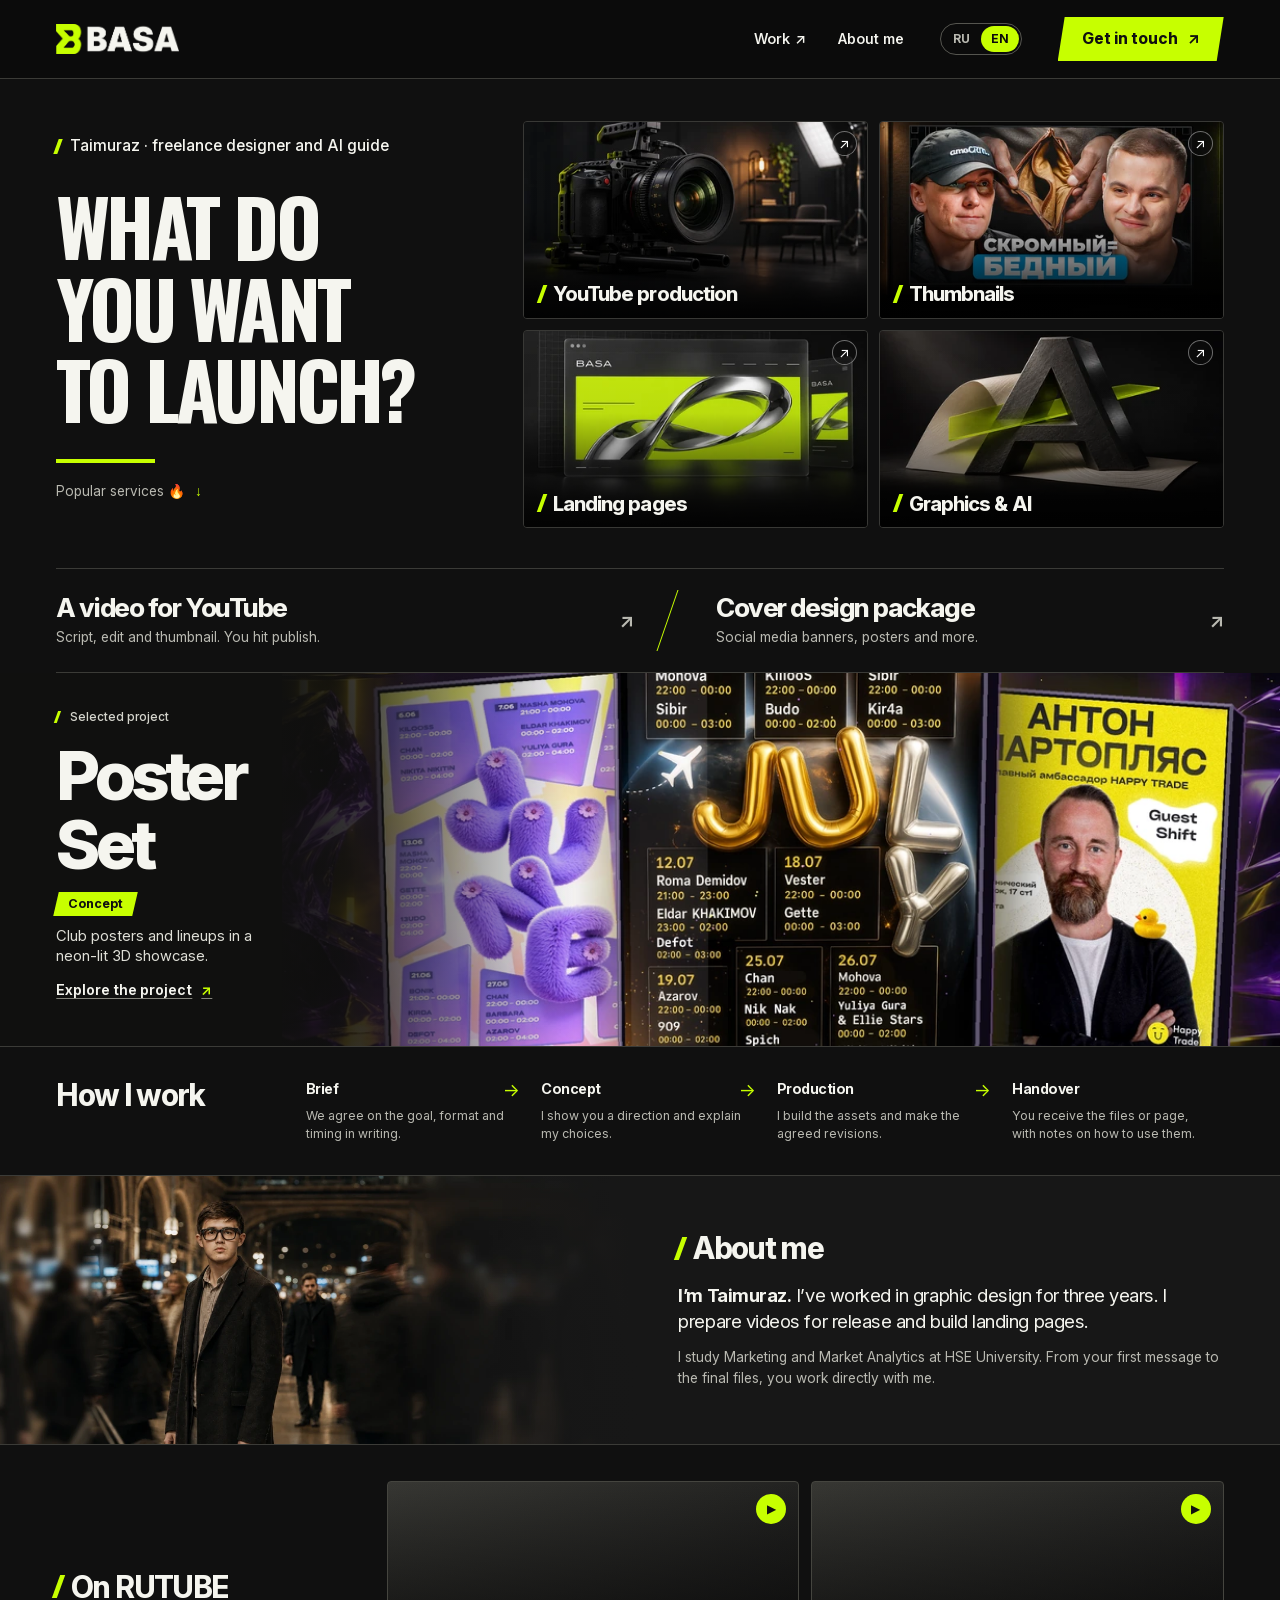
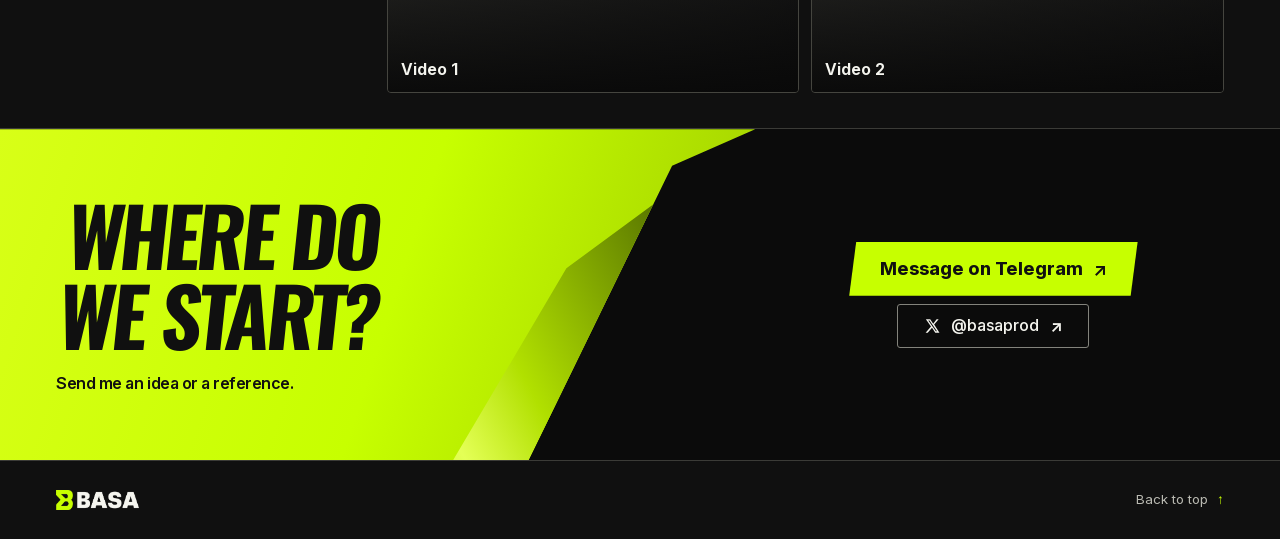
==== en.html @ 89ed1bd2 "Add files via upload" ====
<!doctype html>
<html lang="en" data-feed-mode="static">
<head>
<meta charset="utf-8"><meta name="viewport" content="width=device-width, initial-scale=1">
<meta name="theme-color" content="#101010"><meta name="color-scheme" content="dark">
<title>BASA — YouTube production, thumbnails, landing pages and visual design</title><meta name="description" content="I’m Taimuraz, a freelance designer and AI guide. I produce YouTube videos and create thumbnails, landing pages and graphics. Let’s talk on Telegram.">
<meta property="og:type" content="website"><meta property="og:site_name" content="BASA"><meta property="og:title" content="BASA — YouTube production, thumbnails, landing pages and visual design"><meta property="og:description" content="I’m Taimuraz, a freelance designer and AI guide. I produce YouTube videos and create thumbnails, landing pages and graphics. Let’s talk on Telegram.">
<link rel="alternate" hreflang="ru" href="index.html"><link rel="alternate" hreflang="en" href="en.html"><link rel="alternate" hreflang="x-default" href="index.html">
<link rel="icon" type="image/png" href="assets/brand/favicon.png"><link rel="apple-touch-icon" href="assets/brand/touch-icon.png">
<link rel="stylesheet" href="assets/type.css">
<link rel="stylesheet" href="assets/site.css">
<script defer src="settings.js"></script><script defer src="assets/feed-model.js"></script><script defer src="assets/videos.js"></script><script defer src="assets/site.js"></script>
</head>
<body id="top">
<a class="skip" href="#main">Skip to content</a>
<header class="mast"><div class="wrap mast-inner">
<a class="brand" aria-label="BASA — back to the top" href="#top"><img src="assets/brand/logo.png" alt="BASA" width="542" height="129"></a>
<nav class="desktop-nav" aria-label="Navigation"><a href="https://www.behance.net/basa69" target="_blank" rel="noopener noreferrer" data-work data-external-label="Work"><span>Work</span><span class="work-arrow" hidden aria-hidden="true"> ↗</span></a>
    <a href="#about">About me</a></nav>
<nav class="languages" aria-label="Site language"><a lang="ru" hreflang="ru" href="index.html" data-language="ru" aria-label="Русский">RU</a><a lang="en" hreflang="en" href="en.html" data-language="en" aria-label="English" aria-current="page">EN</a></nav>
<a class="button lime mast-cta" href="https://t.me/basa69" target="_blank" rel="noopener" data-contact="header">Get in touch <span class="arr" aria-hidden="true">↗</span></a>
<details class="mobile-menu"><summary aria-label="Menu"><span aria-hidden="true"></span></summary><nav aria-label="Navigation"><a href="https://www.behance.net/taimurazbasa" target="_blank" rel="noopener noreferrer" data-work data-external-label="Work"><span>Work</span><span class="work-arrow" hidden aria-hidden="true"> ↗</span></a>
    <a href="#about">About me</a></nav></details>
</div></header>
<main id="main">
<section class="hero wrap" aria-labelledby="hero-title"><div class="hero-copy">
<p class="eyebrow"><span class="kicker"><i aria-hidden="true"></i>Taimuraz · freelance designer and AI guide</span></p>
<h1 id="hero-title"><span>WHAT DO</span><span>YOU WANT</span><span>TO LAUNCH?</span></h1><div class="hero-line" aria-hidden="true"></div>
<a class="choose" href="#services">Popular services 🔥<span aria-hidden="true">↓</span></a>
</div><div class="service-grid" id="services" role="group" aria-label="What I can help with"><a class="service service-youtube" href="https://t.me/basa69?text=Hi%20Taimuraz%21%20I%20would%20like%20to%20discuss%20YouTube%20production." data-dialog="youtube" aria-haspopup="dialog">
      <img src="assets/media/youtube.webp" srcset="assets/media/youtube-sm.webp 420w, assets/media/youtube.webp 760w" sizes="(max-width: 760px) 46vw, (min-width: 1560px) 425px, 28vw" width="760" height="504" alt="" loading="eager" decoding="sync"><span class="service-shade"></span><span class="tile-arrow" aria-hidden="true">↗</span>
      <h2><i class="slash" aria-hidden="true"></i><span>YouTube production</span></h2></a><a class="service service-thumbnails" href="https://t.me/basa69?text=Hi%20Taimuraz%21%20I%20need%20a%20thumbnail%20for%20a%20video." data-dialog="thumbnails" aria-haspopup="dialog">
      <img src="assets/media/thumbnails.webp" srcset="assets/media/thumbnails-sm.webp 420w, assets/media/thumbnails.webp 760w" sizes="(max-width: 760px) 46vw, (min-width: 1560px) 425px, 28vw" width="760" height="504" alt="" loading="eager" decoding="sync"><span class="service-shade"></span><span class="tile-arrow" aria-hidden="true">↗</span>
      <h2><i class="slash" aria-hidden="true"></i><span>Thumbnails</span></h2></a><a class="service service-landing" href="https://t.me/basa69?text=Hi%20Taimuraz%21%20I%20would%20like%20to%20discuss%20a%20landing%20page." data-dialog="landing" aria-haspopup="dialog">
      <img src="assets/media/landing.webp" srcset="assets/media/landing-sm.webp 420w, assets/media/landing.webp 760w" sizes="(max-width: 760px) 46vw, (min-width: 1560px) 425px, 28vw" width="760" height="504" alt="" loading="eager" decoding="sync"><span class="service-shade"></span><span class="tile-arrow" aria-hidden="true">↗</span>
      <h2><i class="slash" aria-hidden="true"></i><span>Landing pages</span></h2></a><a class="service service-graphics" href="https://t.me/basa69?text=Hi%20Taimuraz%21%20I%20need%20visual%20design%20for%20a%20project." data-dialog="graphics" aria-haspopup="dialog">
      <img src="assets/media/graphics.webp" srcset="assets/media/graphics-sm.webp 420w, assets/media/graphics.webp 760w" sizes="(max-width: 760px) 46vw, (min-width: 1560px) 425px, 28vw" width="760" height="504" alt="" loading="eager" decoding="sync"><span class="service-shade"></span><span class="tile-arrow" aria-hidden="true">↗</span>
      <h2><i class="slash" aria-hidden="true"></i><span>Graphics &amp; AI</span></h2></a></div></section>
<section class="offers wrap" aria-label="Featured services"><a class="offer" data-dialog="episode" href="https://t.me/basa69?text=Hi%20Taimuraz%21%20I%20need%20help%20preparing%20an%20episode%20for%20my%20channel." aria-haspopup="dialog"><div><h3>A video for YouTube</h3><p>Script, edit and thumbnail. You hit publish.</p></div><span class="arr" aria-hidden="true">↗</span></a><a class="offer" data-dialog="channel" href="https://t.me/basa69?text=Hi%20Taimuraz%21%20I%E2%80%99d%20like%20to%20discuss%20a%20cover%20design%20package%20for%20my%20project." aria-haspopup="dialog"><div><h3>Cover design package</h3><p>Social media banners, posters and more.</p></div><span class="arr" aria-hidden="true">↗</span></a></section>
<section id="work" class="case shell" aria-labelledby="work-title">
<picture class="case-image"><source media="(max-width: 650px)" srcset="assets/media/vulkan-mobile.webp"><img src="assets/media/vulkan.webp" width="1725" height="750" loading="eager" decoding="sync" alt="Club posters and lineups in frames lit in purple and gold."></picture>
<div class="case-content"><p class="section-label"><span class="kicker"><i aria-hidden="true"></i>Selected project</span></p><h2 id="work-title"><span>Poster</span><span>Set</span></h2>
<span class="tag">Concept</span><p class="case-desc">Club posters and lineups in a neon-lit 3D showcase.</p>
<a class="text-link" data-dialog="vulkan" aria-haspopup="dialog" href="#case-notes">Explore the project <span class="arr" aria-hidden="true">↗</span></a></div>
</section>
<section class="wrap nojs-notes" id="case-notes"><h2>A neon-lit poster showcase</h2><p>Poster Set is a display concept for club posters. I gave each poster its own frame and used light and reflections to bring them together in a single 3D scene.</p><dl class="case-facts"><div><dt>Brief</dt><dd>Present posters with different visual styles in one composition.</dd></div><div><dt>Approach</dt><dd>Purple and gold lighting ties the posters together and gives the scene depth.</dd></div><div><dt>Formats</dt><dd>A wide showcase for desktop and a tighter composition for mobile.</dd></div></dl></section>
<section class="process wrap" aria-labelledby="method"><h2 id="method">How I work</h2><ol><li><h3>Brief</h3><p>We agree on the goal, format and timing in writing.</p></li><li><h3>Concept</h3><p>I show you a direction and explain my choices.</p></li><li><h3>Production</h3><p>I build the assets and make the agreed revisions.</p></li><li><h3>Handover</h3><p>You receive the files or page, with notes on how to use them.</p></li></ol></section>
<section id="about" class="about shell" aria-labelledby="about-title"><div class="about-art"><img src="assets/media/about.webp" srcset="assets/media/about-sm.webp 600w, assets/media/about.webp 1080w" sizes="(max-width: 650px) 100vw, (min-width: 1560px) 780px, 50vw" width="1080" height="540" loading="lazy" decoding="sync" alt="Taimuraz standing in a railway station concourse."></div>
<div class="about-text"><h2 id="about-title"><i class="slash" aria-hidden="true"></i>About me</h2><p class="about-lead"><strong>I’m Taimuraz.</strong> I’ve worked in graphic design for three years. I prepare videos for release and build landing pages.</p><p class="about-more">I study Marketing and Market Analytics at HSE University. From your first message to the final files, you work directly with me.</p></div></section>
<section class="video-section wrap" id="videos" aria-labelledby="video-title"><div class="video-heading"><h2 id="video-title"><i class="slash" aria-hidden="true"></i>On RUTUBE</h2>
<a class="text-link channel-link" hidden href="#videos" target="_blank" rel="noopener">Open channel <span class="arr" aria-hidden="true">↗</span></a>
<div class="rail-controls" hidden><button type="button" data-prev aria-label="Previous videos">←</button><button type="button" data-next aria-label="Next videos">→</button></div></div>
<div class="video-stage"><div class="video-fallback"><div class="film-mark" aria-hidden="true"><i></i><i></i><i></i></div><div><p>Want to see my videos?</p>
<a class="text-link" href="https://t.me/basa69?text=Hi%20Taimuraz%21%20Could%20you%20send%20me%20a%20link%20to%20your%20videos%20on%20RUTUBE%3F" target="_blank" rel="noopener" data-contact="videos">Ask for a link <span class="arr" aria-hidden="true">↗</span></a></div></div>
<div class="video-rail" hidden></div></div></section>
<section id="contact" class="contact shell" aria-labelledby="contact-title"><div class="contact-paper"><div class="contact-paper-content">
<h2 id="contact-title"><span>WHERE DO</span><span>WE START?</span></h2><p>Send me an idea or a reference.</p></div><span class="fold" aria-hidden="true"></span></div>
<div class="contact-links"><div class="contact-actions">
<a class="button lime contact-main" data-contact="footer" href="https://t.me/basa69" target="_blank" rel="noopener">Message on Telegram <span class="arr" aria-hidden="true">↗</span></a>
<a class="x-link" href="https://x.com/basaprod" target="_blank" rel="noopener" aria-label="BASA’s profile on X"><svg class="icon x-icon" viewBox="0 0 24 24" fill="currentColor" aria-hidden="true"><path d="M18.9 2H22l-6.8 7.8L23.2 22h-6.3l-4.9-7.3L5.6 22H2.4l8.1-9.3L2.8 2h6.5l4.5 6.7L18.9 2Zm-1.1 18h1.7L8.3 3.9H6.4L17.8 20Z"/></svg> @basaprod <span class="arr" aria-hidden="true">↗</span></a>
</div></div></section>
</main>
<footer class="footer wrap"><a class="brand" href="#top" aria-label="BASA — back to the top"><img src="assets/brand/logo.png" alt="BASA" width="542" height="129" loading="lazy"></a><a class="back-top" href="#top">Back to top <span aria-hidden="true">↑</span></a></footer>
<dialog id="detail-youtube" class="detail-dialog" aria-labelledby="title-youtube"><div class="dialog-inner">
      <button class="close" type="button" data-close aria-label="Close window">×</button>
      <span class="kicker"><i aria-hidden="true"></i>What’s included</span><h2 id="title-youtube">YouTube production</h2><p class="dialog-intro">Bring me in for a full episode or just one stage. You choose who handles publishing.</p><ul class="deliverables"><li>Episode idea, structure and script.</li><li>Editing, thumbnails and channel artwork.</li><li>A package you can publish yourself, or a fully managed channel.</li></ul><p class="dialog-note">Send the brief and your target date. We’ll agree on the scope and price in writing.</p>
      <a class="button lime" href="https://t.me/basa69?text=Hi%20Taimuraz%21%20I%20would%20like%20to%20discuss%20YouTube%20production." target="_blank" rel="noopener" data-contact="youtube">Discuss on Telegram <span class="arr" aria-hidden="true">↗</span></a>
      </div></dialog><dialog id="detail-thumbnails" class="detail-dialog" aria-labelledby="title-thumbnails"><div class="dialog-inner">
      <button class="close" type="button" data-close aria-label="Close window">×</button>
      <span class="kicker"><i aria-hidden="true"></i>What’s included</span><h2 id="title-thumbnails">Thumbnails</h2><p class="dialog-intro">I design each thumbnail around one idea so the subject of the video reads at a small size.</p><figure class="thumb-proof"><img src="assets/media/thumbnail-example.webp" width="1200" height="675" loading="lazy" alt="Two guests on either side of an open, empty wallet."><figcaption>YouTube thumbnail “Modest = Poor”.</figcaption></figure><ul class="deliverables"><li>Review the topic, the audience and the other thumbnails on your channel.</li><li>Build the composition, title and visual focus.</li><li>Deliver the finished thumbnail. Additional versions can be scoped separately.</li></ul><p class="dialog-note">Send the brief and your target date. We’ll agree on the scope and price in writing.</p>
      <a class="button lime" href="https://t.me/basa69?text=Hi%20Taimuraz%21%20I%20need%20a%20thumbnail%20for%20a%20video." target="_blank" rel="noopener" data-contact="thumbnails">Discuss on Telegram <span class="arr" aria-hidden="true">↗</span></a>
      </div></dialog><dialog id="detail-landing" class="detail-dialog" aria-labelledby="title-landing"><div class="dialog-inner">
      <button class="close" type="button" data-close aria-label="Close window">×</button>
      <span class="kicker"><i aria-hidden="true"></i>What’s included</span><h2 id="title-landing">Landing pages</h2><p class="dialog-intro">I design and build single-page websites for services, product launches and events.</p><ul class="deliverables"><li>Page structure and a clear path to an enquiry.</li><li>Design and build for phones, tablets and desktops.</li><li>Direct links for enquiries or orders. Accounts, sign-up flows and payment processing are outside the scope.</li></ul><p class="dialog-note">Send the brief and your target date. We’ll agree on the scope and price in writing.</p>
      <a class="button lime" href="https://t.me/basa69?text=Hi%20Taimuraz%21%20I%20would%20like%20to%20discuss%20a%20landing%20page." target="_blank" rel="noopener" data-contact="landing">Discuss on Telegram <span class="arr" aria-hidden="true">↗</span></a>
      </div></dialog><dialog id="detail-graphics" class="detail-dialog" aria-labelledby="title-graphics"><div class="dialog-inner">
      <button class="close" type="button" data-close aria-label="Close window">×</button>
      <span class="kicker"><i aria-hidden="true"></i>What’s included</span><h2 id="title-graphics">Graphics &amp; AI</h2><p class="dialog-intro">I adapt the artwork to its destination, from an event poster to a product listing.</p><ul class="deliverables"><li>Posters, ad creatives, product cards and social graphics.</li><li>AI image generation and hands-on art direction and retouching.</li><li>Final artwork in the sizes and formats we agree on.</li></ul><p class="dialog-note">Send the brief and your target date. We’ll agree on the scope and price in writing.</p>
      <a class="button lime" href="https://t.me/basa69?text=Hi%20Taimuraz%21%20I%20need%20visual%20design%20for%20a%20project." target="_blank" rel="noopener" data-contact="graphics">Discuss on Telegram <span class="arr" aria-hidden="true">↗</span></a>
      </div></dialog><dialog id="detail-episode" class="detail-dialog" aria-labelledby="title-episode"><div class="dialog-inner">
      <button class="close" type="button" data-close aria-label="Close window">×</button>
      <span class="kicker"><i aria-hidden="true"></i>What’s included</span><h2 id="title-episode">An episode for your channel</h2><p class="dialog-intro">Bring me in for the parts you need help with. You retain editorial control and publish the episode on your channel.</p><ul class="deliverables"><li>Send the topic, source material and a reference.</li><li>Choose a script, edit, thumbnail or channel artwork, in any combination.</li><li>Receive the agreed assets ready to publish.</li></ul><p class="dialog-note">Send the brief and your target date. We’ll agree on the scope and price in writing.</p>
      <a class="button lime" href="https://t.me/basa69?text=Hi%20Taimuraz%21%20I%20need%20help%20preparing%20an%20episode%20for%20my%20channel." target="_blank" rel="noopener" data-contact="episode">Discuss on Telegram <span class="arr" aria-hidden="true">↗</span></a>
      </div></dialog><dialog id="detail-channel" class="detail-dialog" aria-labelledby="title-channel"><div class="dialog-inner">
      <button class="close" type="button" data-close aria-label="Close window">×</button>
      <span class="kicker"><i aria-hidden="true"></i>What’s included</span><h2 id="title-channel">Cover design package</h2><p class="dialog-intro">I create artwork tailored to your project. We agree on the style and scope before I start.</p><ul class="deliverables"><li>I review your target audience.</li><li>I develop a distinct visual style for your project.</li><li>We review and approve the final artwork together.</li></ul><p class="dialog-note">Send the brief and your target date. We’ll agree on the scope and price in writing.</p>
      <a class="button lime" href="https://t.me/basa69?text=Hi%20Taimuraz%21%20I%E2%80%99d%20like%20to%20discuss%20a%20cover%20design%20package%20for%20my%20project." target="_blank" rel="noopener" data-contact="channel">Discuss on Telegram <span class="arr" aria-hidden="true">↗</span></a>
      </div></dialog>
<dialog id="detail-vulkan" class="detail-dialog case-dialog" aria-labelledby="case-dialog-title"><div class="dialog-inner">
<button class="close" type="button" data-close aria-label="Close window">×</button>
<span class="kicker"><i aria-hidden="true"></i>Concept</span><h2 id="case-dialog-title">A neon-lit poster showcase</h2><p class="dialog-intro">Poster Set is a display concept for club posters. I gave each poster its own frame and used light and reflections to bring them together in a single 3D scene.</p>
<img src="assets/media/vulkan-mobile.webp" width="960" height="540" loading="lazy" alt="Club posters and lineups in frames lit in purple and gold."><dl class="case-facts"><div><dt>Brief</dt><dd>Present posters with different visual styles in one composition.</dd></div><div><dt>Approach</dt><dd>Purple and gold lighting ties the posters together and gives the scene depth.</dd></div><div><dt>Formats</dt><dd>A wide showcase for desktop and a tighter composition for mobile.</dd></div></dl>
<a class="button lime" data-contact="case" href="https://t.me/basa69?text=Hi%20Taimuraz%21%20I%20liked%20the%20Poster%20Set%20concept%20and%20would%20like%20to%20discuss%20something%20similar." target="_blank" rel="noopener">Discuss a similar project <span class="arr" aria-hidden="true">↗</span></a></div></dialog>
<dialog id="detail-video" class="detail-dialog video-dialog" aria-labelledby="player-title"><div class="dialog-inner">
<button class="close" type="button" data-close aria-label="Close window">×</button><span class="kicker"><i aria-hidden="true"></i>RUTUBE</span><h2 id="player-title">RUTUBE</h2><div class="player-slot"></div><a class="text-link player-source" href="#videos" target="_blank" rel="noopener">Watch on RUTUBE <span class="arr" aria-hidden="true">↗</span></a></div></dialog>
</body></html>
---- assets/type.css ----
/* Self-hosted Inter and Oswald. Licenses in assets/fonts. */
@font-face{font-family:"Basa Inter";src:url("[data-uri]") format("woff");font-style:normal;font-weight:400 800;font-display:swap}
@font-face{font-family:"Basa Oswald";src:url("[data-uri]") format("woff");font-style:normal;font-weight:700;font-display:swap}
---- assets/site.css ----
:root{--bg:#101010;--deep:#0b0b0b;--panel:#191919;--white:#f5f5ef;--muted:#b9b9b1;--acid:#c7ff00;--rule:#3b3b37;--gutter:clamp(18px,4.4vw,74px);--width:1560px;color-scheme:dark;font-family:"Basa Inter",Arial,sans-serif;font-synthesis:none;scroll-padding-top:16px}
*,*::before,*::after{box-sizing:border-box}
body{margin:0;background:var(--bg);color:var(--white);font-size:16px;line-height:1.45;-webkit-font-smoothing:antialiased}
h1,h2,h3,p,ol,ul,dl,dd{margin:0}
a{color:inherit;text-decoration:none}
button,summary{font:inherit;cursor:pointer}
button{color:inherit}
img{display:block;max-width:100%;height:auto}
a,button,summary{-webkit-tap-highlight-color:rgba(199,255,0,.19)}
:focus-visible{outline:2px solid var(--acid);outline-offset:4px}
::selection{background:var(--acid);color:#111}
[hidden]{display:none!important}
.wrap{width:min(100%,var(--width));margin-inline:auto;padding-inline:var(--gutter)}
.shell{width:min(100%,var(--width));margin-inline:auto}
.skip{position:fixed;top:8px;left:14px;transform:translateY(-160%);z-index:30;padding:12px 18px;background:var(--acid);color:var(--deep);font-weight:700}
.skip:focus{transform:none}
.mast{position:relative;background:var(--deep);border-bottom:1px solid var(--rule);z-index:3}
.mast-inner{min-height:78px;display:flex;align-items:center;gap:clamp(17px,2.8vw,52px)}
.brand{display:inline-flex;align-items:center;min-height:44px}
.brand img{width:123px;height:auto}
.mast .brand{margin-right:auto}
.desktop-nav,.mobile-menu nav{display:flex;align-items:center;gap:clamp(17px,2.5vw,45px);font-size:.9rem;font-weight:560}
.desktop-nav a,.mobile-menu nav a{display:inline-flex;align-items:center;min-height:44px}
.work-arrow{margin-left:5px}
.languages{display:flex;border:1px solid #55554f;border-radius:50px;padding:2px;flex:none;position:relative}
.languages a{display:grid;place-items:center;min-width:38px;min-height:26px;padding-inline:5px;font-size:.75rem;line-height:1;font-weight:700;color:var(--muted);border-radius:50px;position:relative}
.languages a::after{position:absolute;inset:-9px 0;content:""}
.languages a[aria-current]{background:var(--acid);color:var(--deep)}
.button{display:inline-flex;align-items:center;justify-content:center;gap:10px;min-height:44px;padding:10px 24px;border:none;position:relative;isolation:isolate;font-size:.97rem;font-weight:750;line-height:1.2;text-align:center}
.lime{color:#101010}
.lime::before{position:absolute;inset:0;z-index:-1;content:"";background:var(--acid);clip-path:polygon(7px 0,100% 0,calc(100% - 7px) 100%,0 100%);transition:background .18s}
.arr,.right-arr{font-family:"Basa Inter",Arial,sans-serif;font-style:normal;font-weight:650;line-height:1;display:inline-block}
.mobile-menu{display:none}
.hero{display:grid;grid-template-columns:minmax(0,.82fr) minmax(0,1.35fr);gap:clamp(24px,3.25vw,54px);padding-top:clamp(27px,3.25vw,55px);padding-bottom:clamp(28px,3.15vw,53px)}
.hero-copy{align-self:center;min-width:0;container-type:inline-size}
.eyebrow,.section-label{font-size:clamp(.76rem,1.2vw,.97rem);font-weight:520}
.kicker,.about-text h2,.video-heading h2{display:inline-flex;align-items:center;gap:10px}
.kicker i,.slash{display:inline-block;width:.29em;height:.98em;background:var(--acid);transform:skewX(-20deg);flex:none}
.hero h1,.case h2,.contact h2,.detail-dialog h2{font-family:"Basa Oswald","Arial Narrow",Impact,sans-serif;font-weight:700}
.hero h1{font-size:clamp(46px,6vw,94px);font-size:clamp(36px,18.3cqw,110px);line-height:1.045;letter-spacing:-.048em;margin:clamp(18px,1.9vw,32px) 0 0}
.hero h1 span,.case h2 span,.contact h2 span{display:block}
.hero-line{width:clamp(66px,7.7vw,118px);height:4px;margin-top:clamp(18px,2.4vw,38px);background:var(--acid)}
.choose{display:inline-flex;align-items:center;gap:10px;min-height:44px;color:var(--muted);font-size:.86rem;margin-top:7px}
.choose span{color:var(--acid)}
.service-grid{display:grid;grid-template-columns:repeat(2,minmax(0,1fr));gap:clamp(8px,.9vw,16px);align-self:center;scroll-margin-top:12px}
.service{position:relative;min-width:0;aspect-ratio:1.74;isolation:isolate;border:1px solid #383835;border-radius:4px;background:#242421}
.service img,.service-shade{position:absolute;inset:0;border-radius:3px;width:100%;height:100%;object-fit:cover}
.service img{z-index:0}
.service-shade{z-index:1;background:linear-gradient(0deg,rgba(0,0,0,.88),rgba(0,0,0,.64) 20%,rgba(0,0,0,.06) 58%,transparent)}
.service h2{position:absolute;z-index:2;bottom:clamp(10px,1vw,18px);left:clamp(11px,1.25vw,21px);right:12px;display:flex;align-items:flex-start;gap:.43em;font-size:clamp(15px,1.58vw,25px);line-height:1.06;letter-spacing:-.045em;font-weight:750}
.service h2 .slash{margin-top:.08em;width:.18em;height:.9em}
.tile-arrow{position:absolute;z-index:2;right:10px;top:9px;width:25px;height:25px;display:grid;place-items:center;border:1px solid #ffffff65;border-radius:50%;background:#10101082;color:white;font-size:.87rem;transition:background .18s,color .18s}
.offers{display:grid;grid-template-columns:1.07fr 1fr;position:relative}
.offers::before,.offers::after{position:absolute;content:"";left:var(--gutter);right:var(--gutter);height:1px;background:var(--rule)}
.offers::before{top:0}.offers::after{bottom:0}
.offer{display:flex;align-items:center;justify-content:space-between;gap:14px;min-width:0;padding:clamp(18px,2vw,34px) clamp(12px,2vw,30px) clamp(18px,2vw,34px) 0;position:relative}
.offer+.offer{padding-left:clamp(25px,4.4vw,74px);padding-right:0}
.offer+.offer::before{position:absolute;content:"";top:21%;bottom:21%;left:7px;width:1px;background:var(--acid);transform:skewX(-19deg)}
.offer h3,.process h2,.about-text h2,.video-heading h2{font-weight:750;line-height:1.08;letter-spacing:-.055em}
.offer h3{font-size:clamp(1.15rem,2.05vw,2.05rem)}
.offer p{font-size:clamp(.83rem,1.08vw,1.05rem);line-height:1.42;color:var(--muted);margin-top:6px}
.offer>.arr{font-size:1.22rem;color:var(--muted)}
.case{position:relative;isolation:isolate;display:flex;align-items:center;min-height:clamp(300px,28vw,460px);overflow:hidden;background:#10100f}
.case-image{position:absolute;inset:0 0 0 22%;z-index:0}
.case-image img{width:100%;height:100%;object-fit:cover;object-position:center 54%}
.case::before{content:"";position:absolute;inset:0;z-index:1;background:linear-gradient(90deg,#10100f 0%,#10100f 17%,rgba(16,16,15,.97) 22%,rgba(16,16,15,.7) 30%,transparent 45%)}
.case-content{position:relative;z-index:2;width:36%;padding:clamp(25px,2.7vw,48px) 10px clamp(25px,2.7vw,48px) var(--gutter)}
.section-label{color:#d4d4cc;font-size:clamp(.72rem,.93vw,.9rem)}
.case h2{font-family:"Basa Inter",Arial,sans-serif;font-weight:800;font-size:clamp(2.85rem,5.3vw,5.15rem);line-height:1.02;letter-spacing:-.07em;margin:14px 0 12px}
.tag{display:inline-block;position:relative;isolation:isolate;padding:3px 12px;color:#101010;font-size:.78rem;font-weight:720}
.tag::before{content:"";position:absolute;inset:0;z-index:-1;background:var(--acid);transform:skewX(-13deg)}
.case-desc{font-size:clamp(.83rem,1.15vw,1.1rem);line-height:1.38;color:#dfdfd7;max-width:24ch;margin:10px 0 1px}
.text-link{display:inline-flex;align-items:center;gap:9px;min-height:44px;font-size:.88rem;font-weight:630;text-decoration:underline;text-underline-offset:.24em;text-decoration-color:#85857d}
.text-link .arr{color:var(--acid)}
.process{display:grid;grid-template-columns:minmax(160px,.72fr) minmax(0,3fr);gap:clamp(18px,2.3vw,34px);padding-block:clamp(24px,2.5vw,42px);border-block:1px solid var(--rule)}
.process h2,.about-text h2,.video-heading h2{font-size:clamp(1.55rem,2.35vw,2.4rem)}
.process ol{list-style:none;display:grid;grid-template-columns:repeat(4,minmax(0,1fr));gap:clamp(14px,1.9vw,32px);padding:0}
.process li{position:relative}
.process li:not(:last-child)::after{position:absolute;top:1px;right:-3px;content:"→";color:var(--acid);font-size:1.12rem;line-height:1.1}
.process h3{font-size:clamp(.9rem,1.11vw,1.05rem);font-weight:680;letter-spacing:-.035em;padding-right:15px}
.process p{margin-top:7px;color:var(--muted);font-size:clamp(.78rem,.97vw,.95rem);line-height:1.45;max-width:25ch}
.about{display:grid;grid-template-columns:1fr 1fr;min-height:clamp(240px,21vw,340px);background:#171717;border-bottom:1px solid var(--rule)}
.about-art{position:relative;min-height:100%;overflow:hidden}
.about-art img{position:absolute;inset:0;width:100%;height:100%;object-fit:cover;object-position:50% 51%}
.about-art::after{content:"";position:absolute;inset:0;background:linear-gradient(90deg,transparent 76%,#171717)}
.about-text{align-self:center;padding:clamp(25px,3.2vw,48px) var(--gutter) clamp(25px,3.2vw,48px) clamp(22px,3vw,50px)}
.about-text h2 .slash,.video-heading h2 .slash{width:.16em;height:.77em}
.about-lead{margin-top:16px;font-size:clamp(1rem,1.45vw,1.38rem);line-height:1.42;letter-spacing:-.025em}
.about-lead strong{font-weight:680}
.about-more{margin-top:12px;color:var(--muted);font-size:clamp(.87rem,1.05vw,1rem);line-height:1.5}
.video-section{display:grid;grid-template-columns:minmax(170px,.82fr) minmax(0,2.35fr);align-items:center;gap:clamp(18px,3vw,50px);padding-block:clamp(26px,2.8vw,44px)}
.video-heading{display:flex;align-items:flex-start;flex-direction:column}
.video-heading .text-link{margin-top:4px}
.video-stage{min-width:0}
.video-fallback{display:flex;align-items:center;gap:clamp(20px,3.5vw,60px);min-height:120px;padding:18px clamp(20px,3vw,46px);border:1px solid #41413e;border-radius:4px;background:linear-gradient(120deg,#222220,#151515 75%)}
.film-mark{display:flex;gap:5px;align-self:stretch;align-items:center;flex:none}
.film-mark i{display:block;width:clamp(13px,2.15vw,34px);height:clamp(36px,4vw,60px);background:linear-gradient(145deg,#8a8a82,#2c2c2a 70%);transform:skew(-17deg)}
.film-mark i:nth-child(2){background:linear-gradient(145deg,#595953,#242423 70%)}
.film-mark i:nth-child(3){background:linear-gradient(145deg,#393936,#1e1e1d 70%)}
.video-fallback p{font-size:clamp(.98rem,1.24vw,1.2rem);font-weight:630;letter-spacing:-.025em}
.video-rail{display:grid;grid-auto-flow:column;grid-auto-columns:calc((100% - 12px)/2);gap:12px;overflow-x:auto;scroll-snap-type:x mandatory;overscroll-behavior-x:contain;scrollbar-width:thin;scrollbar-color:#626259 #171716;padding:5px 4px 7px;margin:-5px -4px -7px}
.video-card{position:relative;display:flex;align-items:flex-end;min-height:104px;aspect-ratio:1.95;width:100%;padding:13px;border:1px solid #45453f;border-radius:4px;scroll-snap-align:start;isolation:isolate;background:linear-gradient(145deg,#373733,#141414);font-weight:650;line-height:1.16;overflow:hidden}
.video-card img{position:absolute;inset:0;width:100%;height:100%;object-fit:cover;z-index:-2}
.video-card::after{position:absolute;inset:0;z-index:-1;content:"";background:linear-gradient(0deg,#080808e8 0%,#08080871 50%,transparent)}
.video-card .video-play{display:grid;place-items:center;position:absolute;top:12px;right:12px;width:30px;height:30px;border-radius:50%;background:var(--acid);color:#101010;font-size:.75rem}
.video-card .video-title{max-width:100%;overflow-wrap:anywhere}
.rail-controls{display:flex;gap:6px}
.rail-controls button,.close{border:1px solid #54544f;background:var(--panel);display:grid;place-items:center}
.rail-controls button{min-height:44px;min-width:44px;border-radius:50%;font-size:1.2rem}
.rail-controls button:disabled{color:#81817b;opacity:.6;cursor:default}
.contact{position:relative;background:var(--deep);display:grid;grid-template-columns:1.18fr .82fr;border-block:1px solid var(--rule);min-height:clamp(285px,26vw,410px);overflow:hidden;isolation:isolate}
.contact-paper{color:#101010;background:linear-gradient(108deg,#d8ff17 0%,var(--acid) 52%,#a3d100 95%);clip-path:polygon(0 0,100% 0,89% 11%,70% 100%,0 100%);display:flex;align-items:center;position:relative;isolation:isolate}
.contact-paper-content{padding:clamp(30px,3.6vw,65px) 0 clamp(30px,3.6vw,65px) var(--gutter);z-index:1;width:76%}
.contact h2{font-size:clamp(3.55rem,6.3vw,6.6rem);line-height:.99;letter-spacing:-.047em;transform:skewX(-6deg);transform-origin:left bottom;width:fit-content}
.contact-paper-content p{margin-top:18px;font-size:clamp(.87rem,1.25vw,1.15rem);font-weight:600;letter-spacing:-.03em}
.fold{position:absolute;inset:0;z-index:0;clip-path:polygon(60% 100%,75% 42%,100% 0,89% 14%,70% 100%);background:linear-gradient(62deg,transparent 40%,#e4ff56 50%,#b1e000 61%,#5d7b00 84%,#263400 100%)}
.contact-links{display:flex;align-items:center;justify-content:center;padding:28px var(--gutter) 28px 8px}
.contact-actions{display:grid;justify-items:center;gap:8px}
.contact-main{min-height:54px;font-size:clamp(1.02rem,1.42vw,1.4rem);padding-inline:clamp(20px,2.4vw,40px)}
.telegram-handle,.x-link{display:inline-flex;align-items:center;justify-content:center;gap:11px;min-height:44px}
.telegram-handle{font-size:clamp(1.15rem,1.8vw,1.65rem);font-weight:650;letter-spacing:-.05em}
.icon{width:1.25em;height:1.25em;display:inline-block;flex:none}
.x-link{border:1px solid #83837c;border-radius:3px;padding:7px 22px;min-width:clamp(160px,15vw,220px);font-weight:520}
.x-icon{width:1em;height:1em}
.footer{display:flex;align-items:center;justify-content:space-between;gap:18px;min-height:78px}
.footer .brand img{width:83px}
.back-top{display:inline-flex;align-items:center;gap:9px;min-height:44px;color:var(--muted);font-size:.84rem}
.back-top span{color:var(--acid)}
html.modal-open{overflow:hidden}
.detail-dialog{position:fixed;inset:0;margin:auto;width:min(620px,calc(100vw - 28px));max-height:calc(100vh - 40px);max-height:calc(100dvh - 40px);padding:0;border:1px solid #55554e;border-radius:6px;background:#191918;color:var(--white);overflow:auto;overscroll-behavior:contain}
.detail-dialog::backdrop{background:#050505c9}
.dialog-inner{padding:clamp(24px,4vw,50px);position:relative}
.close{position:absolute;right:13px;top:13px;width:44px;height:44px;border-radius:50%;font-size:1.6rem;line-height:1}
.dialog-inner>.kicker{min-height:30px;padding-right:36px;font-size:.81rem;color:var(--muted)}
.detail-dialog h2{margin:17px 0 13px;font-size:clamp(2.1rem,5.1vw,3.7rem);line-height:1.06;letter-spacing:-.035em;overflow-wrap:break-word}
.dialog-intro{color:#e1e1d8;line-height:1.55}
.deliverables{list-style:none;margin:20px 0 26px;padding:0}
.deliverables li{padding:10px 0 10px 18px;border-top:1px solid var(--rule);position:relative;font-size:.94rem}
.deliverables li::before{position:absolute;top:1.05em;left:1px;content:"";height:.5em;width:3px;transform:skew(-20deg);background:var(--acid)}
.case-dialog,.video-dialog{width:min(760px,calc(100vw - 28px))}
.case-dialog img{margin:20px 0;border:1px solid var(--rule);border-radius:3px}
.case-facts{margin:20px 0}
.case-facts>div{display:grid;grid-template-columns:106px 1fr;gap:14px;border-top:1px solid var(--rule);padding:13px 0}
.case-facts dt{font-weight:700}
.case-facts dd{color:var(--muted);font-size:.94rem}
.player-slot{aspect-ratio:16/9;background:#080808;margin-top:18px}
.player-slot iframe{display:block;width:100%;height:100%;border:0}
.nojs-notes{padding-block:24px}
@media(hover:hover){
  .desktop-nav a:hover,.mobile-menu a:hover,.choose:hover,.text-link:hover,.back-top:hover,.telegram-handle:hover,.x-link:hover,.offer:hover>.arr{color:var(--acid)}
  .lime:hover::before{background:#ddff62}
  .service:hover{border-color:#a7ae74}
  .service:hover .tile-arrow,.video-card:hover .video-play{background:var(--acid);color:#111}
  .offer:hover h3{text-decoration:underline;text-decoration-thickness:1px;text-underline-offset:.16em}
  .rail-controls button:enabled:hover,.close:hover{border-color:var(--acid)}
}
@media(min-width:1561px){.process,.about,.contact{border-inline:1px solid var(--rule)}}
@media(max-width:1000px) and (min-width:761px){
  .hero{grid-template-columns:minmax(0,.88fr) minmax(0,1.25fr)}
  .process{grid-template-columns:145px 1fr}.process ol{column-gap:13px}
  .process li:not(:last-child)::after{right:-6px;font-size:.92rem}
}
@media(max-width:760px){
  :root{--gutter:clamp(17px,4.2vw,32px)}
  .mast-inner{min-height:65px;gap:clamp(9px,2.3vw,18px)}
  .brand img{width:100px}
  .desktop-nav{display:none}
  .mobile-menu{display:block}
  .mobile-menu summary{list-style:none;width:44px;height:44px;display:grid;place-items:center;border:1px solid #4a4a44;border-radius:4px}
  .mobile-menu summary::-webkit-details-marker{display:none}
  .mobile-menu summary span,.mobile-menu summary span::after{display:block;width:17px;height:1.5px;background:var(--white);transition:transform .18s}
  .mobile-menu summary span{transform:translateY(-3px)}
  .mobile-menu summary span::after{content:"";transform:translateY(6px)}
  .mobile-menu[open] summary span{transform:rotate(45deg)}
  .mobile-menu[open] summary span::after{transform:rotate(-90deg)}
  .mobile-menu nav{position:absolute;right:var(--gutter);top:calc(100% - 2px);min-width:180px;display:grid;gap:0;padding:7px 12px;border:1px solid var(--rule);background:#191919;border-radius:3px;box-shadow:0 12px 25px #0008}
  .mobile-menu nav a{padding-inline:6px}
  .mast-cta{font-size:.84rem;padding-inline:15px}
  .languages a{min-width:32px}
  .hero{grid-template-columns:1fr;gap:23px;padding-block:30px 25px}
  .hero-copy{max-width:600px;display:grid;grid-template-columns:minmax(0,1fr) auto;align-items:end}
  .eyebrow,.hero h1{grid-column:1/-1}
  .hero h1{font-size:clamp(52px,13.4vw,92px);line-height:1.025;letter-spacing:-.043em;margin-top:16px}
  .hero-line{align-self:center;margin-top:12px}
  .choose{margin-top:12px;min-height:44px}
  .service-grid{gap:10px}
  .service{aspect-ratio:1.65}
  .service h2{font-size:clamp(15px,3.8vw,23px)}
  .tile-arrow{width:22px;height:22px;font-size:.77rem;right:7px;top:7px}
  .process{grid-template-columns:1fr;gap:18px}
  .process ol{grid-template-columns:repeat(2,minmax(0,1fr));gap:18px 25px}
  .process li:nth-child(2)::after{display:none}
  .process p{font-size:.85rem}
  .about{grid-template-columns:.92fr 1.08fr}
  .about-text{padding:25px var(--gutter) 25px 18px}
  .video-section{grid-template-columns:1fr;gap:16px}
  .video-heading{flex-direction:row;align-items:center;flex-wrap:wrap;gap:4px 15px}
  .video-heading .rail-controls{margin-left:auto}
  .video-heading .text-link{margin-top:0}
  .video-fallback{min-height:98px}
  .contact{min-height:240px}
  .contact h2{font-size:clamp(47px,8.2vw,66px)}
  .contact-paper-content{width:78%}
  .contact-main{font-size:.96rem;min-height:46px;padding:9px 16px}
  .contact-links{padding-left:0}
}
@media(max-width:650px){
  .offers{grid-template-columns:1fr}
  .offer,.offer+.offer{padding:16px 2px}
  .offer+.offer{border-top:1px solid var(--rule)}
  .offer+.offer::before{display:none}
  .case{display:grid;min-height:0;align-items:start}
  .case-content{width:auto;padding:28px var(--gutter) 0}
  .case h2{font-size:clamp(43px,9.7vw,63px);margin-block:11px 8px}
  .case h2 span{display:inline}
  .case h2 span+span::before{content:" "}
  .case-desc{max-width:38ch}
  .case-image{position:static;grid-row:2;display:block;width:100%;height:auto;z-index:auto}
  .case-image img{width:100%;height:auto;aspect-ratio:16/9;object-fit:cover}
  .case::before{display:none}
  .case-content .text-link{margin-bottom:8px}
  .about{grid-template-columns:1fr}
  .about-art{min-height:0;aspect-ratio:2.7}
  .about-art img{object-position:50% 58%}
  .about-art::after{background:linear-gradient(0deg,#171717,transparent 26%)}
  .about-text{padding:10px var(--gutter) 27px}
  .about-lead{margin-top:12px}
  .contact{grid-template-columns:1fr;min-height:0}
  .contact-paper{clip-path:polygon(0 0,100% 0,100% 38%,82% 100%,0 100%)}
  .contact h2{font-size:clamp(58px,12.3vw,78px)}
  .contact-paper-content{padding:30px 0 27px calc(var(--gutter) + 4px);width:86%}
  .contact-paper-content p{margin-top:12px}
  .fold{clip-path:polygon(77% 100%,86% 57%,100% 38%,82% 100%);background:linear-gradient(65deg,transparent 40%,#dcff3f 70%,#658800 95%)}
  .contact-links{padding:23px var(--gutter)}
  .footer{min-height:65px}
}
@media(max-width:400px){
  .mast-inner{gap:6px}
  .brand img{width:81px}
  .mast-cta{padding-inline:12px;font-size:.78rem;gap:5px}
  .languages a{min-width:28px;font-size:.68rem}
  .mobile-menu summary{width:41px;border-color:transparent}
  .service-grid{gap:8px}
  .service{aspect-ratio:1.47}
  .service h2{font-size:clamp(13px,3.72vw,15px);left:8px;right:5px;bottom:9px}
  .video-rail{grid-auto-columns:82%}
  .film-mark{gap:3px}
  .video-fallback{padding:14px;gap:16px}
  .case-facts>div{grid-template-columns:1fr;gap:4px}
}
@media(prefers-reduced-motion:no-preference){html{scroll-behavior:smooth}.detail-dialog[open]{animation:dialog-in .16s ease-out}@keyframes dialog-in{from{opacity:.3;transform:translateY(6px)}to{opacity:1;transform:none}}}
@media(prefers-reduced-motion:reduce){*,*::before,*::after{animation-duration:.01ms!important;transition-duration:.01ms!important;scroll-behavior:auto!important}}
.dialog-note{font-size:.87rem;line-height:1.45;color:var(--muted);margin-bottom:16px;max-width:48ch}
.thumb-proof{margin:18px 0}
.thumb-proof img{width:100%;border:1px solid var(--rule);border-radius:3px}
.thumb-proof figcaption{color:var(--muted);font-size:.78rem;margin-top:7px}
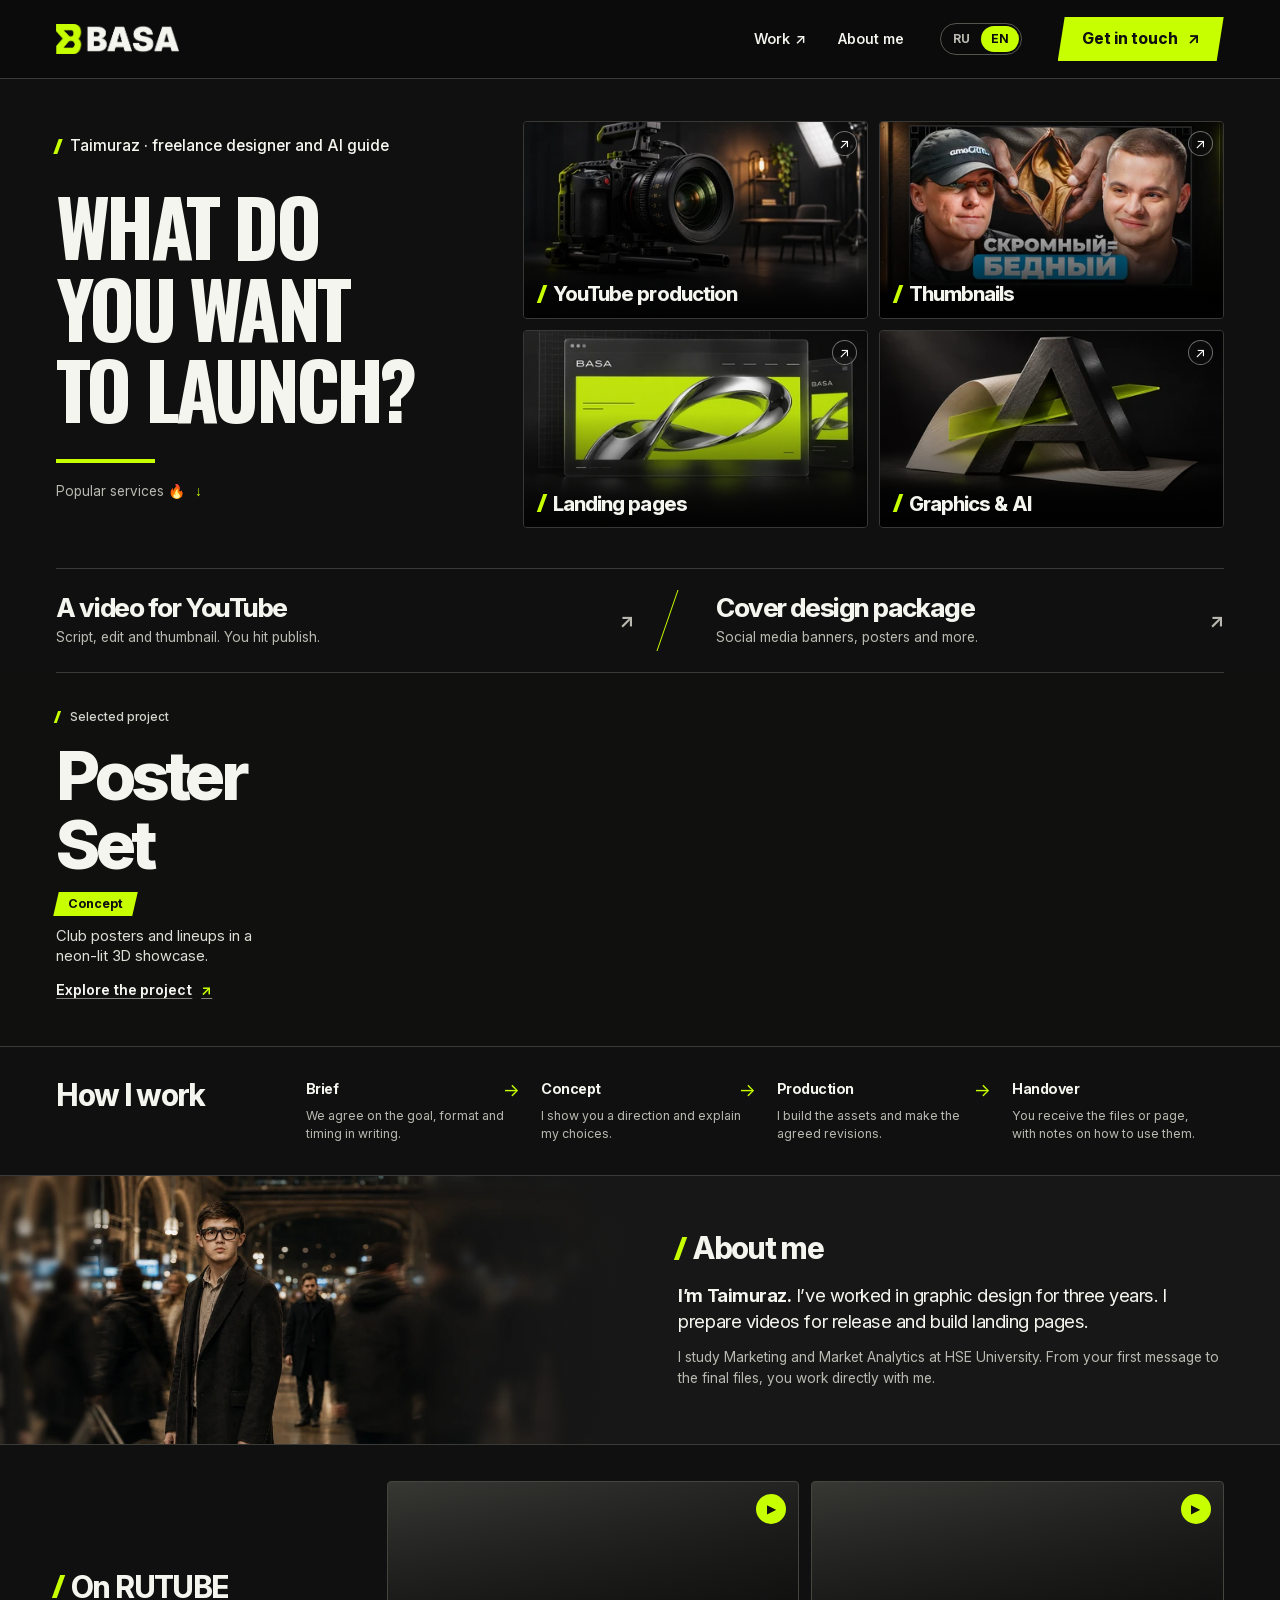
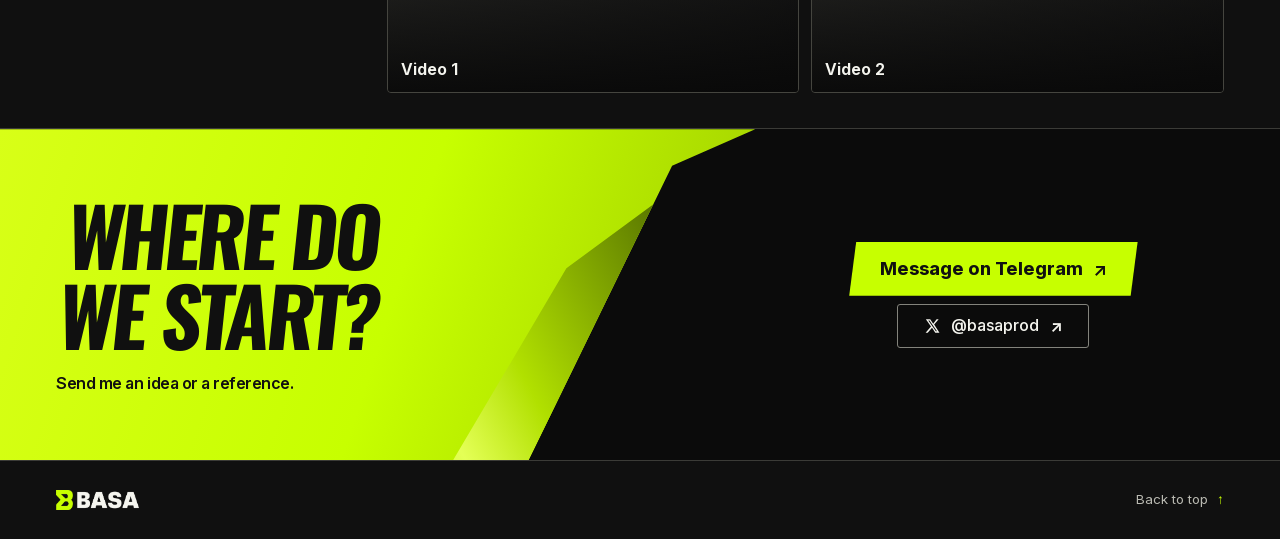
==== commit 5c35fe9b: "en.html" ====
--- a/en.html
+++ b/en.html
@@ -19,7 +19,7 @@
     <a href="#about">About me</a></nav>
 <nav class="languages" aria-label="Site language"><a lang="ru" hreflang="ru" href="index.html" data-language="ru" aria-label="Русский">RU</a><a lang="en" hreflang="en" href="en.html" data-language="en" aria-label="English" aria-current="page">EN</a></nav>
 <a class="button lime mast-cta" href="https://t.me/basa69" target="_blank" rel="noopener" data-contact="header">Get in touch <span class="arr" aria-hidden="true">↗</span></a>
-<details class="mobile-menu"><summary aria-label="Menu"><span aria-hidden="true"></span></summary><nav aria-label="Navigation"><a href="https://www.behance.net/taimurazbasa" target="_blank" rel="noopener noreferrer" data-work data-external-label="Work"><span>Work</span><span class="work-arrow" hidden aria-hidden="true"> ↗</span></a>
+<details class="mobile-menu"><summary aria-label="Menu"><span aria-hidden="true"></span></summary><nav aria-label="Navigation"><a href="https://www.behance.net/basa69" target="_blank" rel="noopener noreferrer" data-work data-external-label="Work"><span>Work</span><span class="work-arrow" hidden aria-hidden="true"> ↗</span></a>
     <a href="#about">About me</a></nav></details>
 </div></header>
 <main id="main">
@@ -93,4 +93,4 @@
 <a class="button lime" data-contact="case" href="https://t.me/basa69?text=Hi%20Taimuraz%21%20I%20liked%20the%20Poster%20Set%20concept%20and%20would%20like%20to%20discuss%20something%20similar." target="_blank" rel="noopener">Discuss a similar project <span class="arr" aria-hidden="true">↗</span></a></div></dialog>
 <dialog id="detail-video" class="detail-dialog video-dialog" aria-labelledby="player-title"><div class="dialog-inner">
 <button class="close" type="button" data-close aria-label="Close window">×</button><span class="kicker"><i aria-hidden="true"></i>RUTUBE</span><h2 id="player-title">RUTUBE</h2><div class="player-slot"></div><a class="text-link player-source" href="#videos" target="_blank" rel="noopener">Watch on RUTUBE <span class="arr" aria-hidden="true">↗</span></a></div></dialog>
-</body></html>+</body></html>
